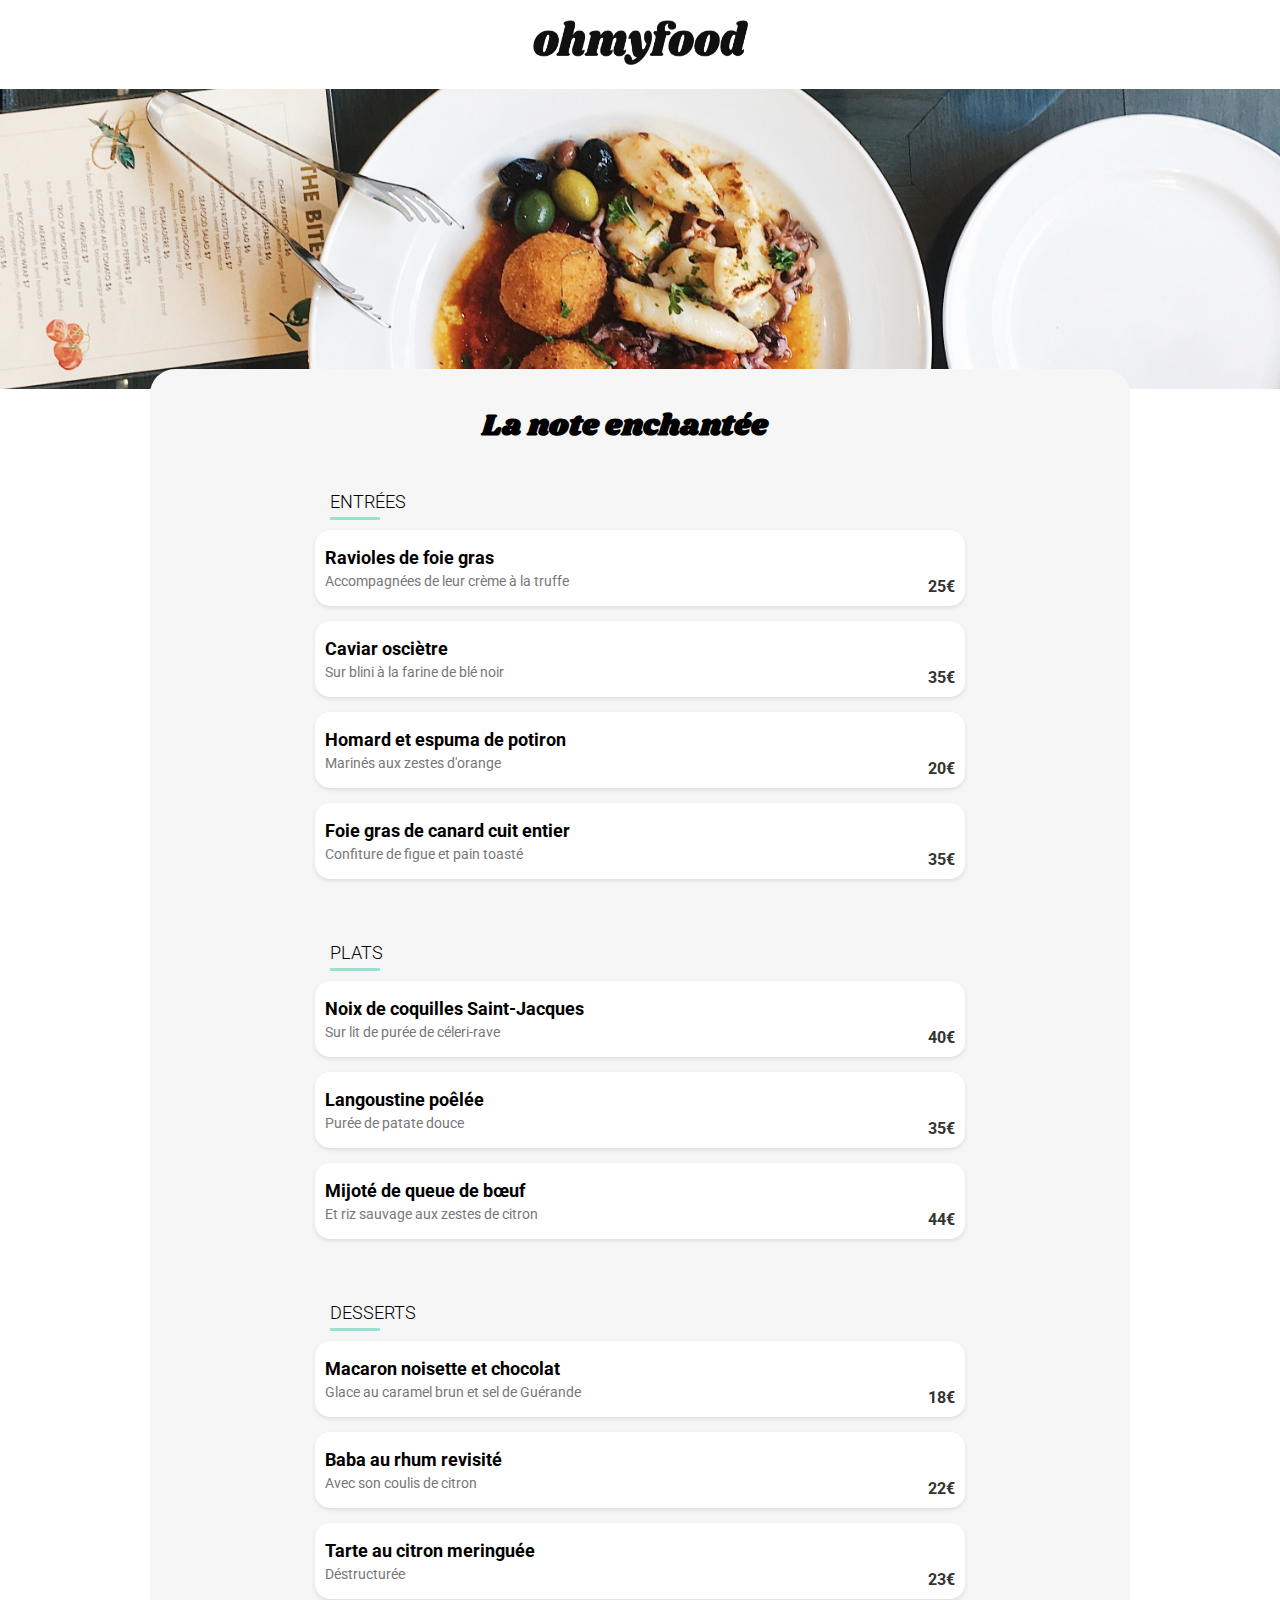
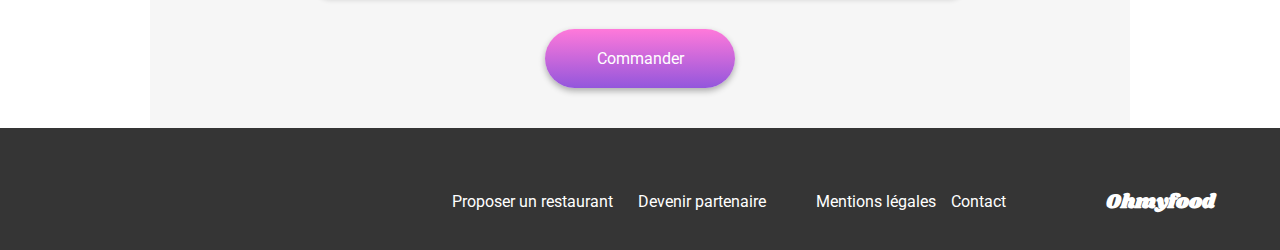
==== restaurants/la_note_enchantee.html @ d8776a9c "version 3" ====
<!DOCTYPE html>
<html lang="en">
<head>
    <meta charset="UTF-8">
    <meta name="viewport" content="width=device-width, initial-scale=1.0">
    <link rel="stylesheet" href="../assets/css/style.css">
    <link rel="preconnect" href="https://fonts.googleapis.com">
    <link rel="preconnect" href="https://fonts.gstatic.com" crossorigin="">
    <link rel="stylesheet" href="https://cdnjs.cloudflare.com/ajax/libs/font-awesome/6.2.1/css/all.min.css" 
    integrity="sha512-MV7K8+y+gLIBoVD59lQIYicR65iaqukzvf/nwasF0nqhPay5w/9lJmVM2hMDcnK1OnMGCdVK+iQrJ7lzPJQd1w==" 
    crossorigin="anonymous" referrerpolicy="no-referrer">
    <link rel="preconnect" href="https://fonts.googleapis.com">
    <link rel="preconnect" href="https://fonts.gstatic.com" crossorigin>
    <link href="https://fonts.googleapis.com/css2?family=Roboto:ital,wght@0,100;0,300;0,400;0,500;0,700;0,900;1,100;1,300;1,400;1,500;1,700;1,900&display=swap" rel="stylesheet">
    <link href="https://fonts.googleapis.com/css2?family=Roboto:ital,wght@0,100;0,300;0,400;0,500;0,700;0,900;1,100;1,300;1,400;1,500;1,700;1,900&family=Shrikhand&display=swap" rel="stylesheet">
    <title>La note enchantée</title>
</head>
<body>
    <header>
        <div id="logo">
            <a href="../index.html">
                <i class="fa-solid fa-arrow-left"></i>
                <img class="logo-header" src="../assets/images/logo/ohmyfood.png" alt="Logo de Oh My Food" width="215" height="45">
            </a>
        </div>
      </header>
      <main>
        <section class="page_restaurant">
            <div class="page_restaurant-img">
                <img src="../assets/images/restaurants/stil-u2Lp8tXIcjw-unsplash.jpg" alt="photo du plat, du restaurant la note enchantée">
            </div>
            <div class="menu">
                <div class="menu_heading">
                    <h1>La note enchantée</h1>
                    <div class="card-like">
                        <i class="fa-solid fa-heart hide like"></i>
                        <i class="fa-regular fa-heart like"></i>
                      </div>
                </div>
                <div class="menu_container">
                    <div class="menu-list">
                        <h3 class="menu-list_heading">ENTRÉES</h3>
                        <div class="menu-cards">
                            <div class="menu-cards_info">
                                <div class="menu-cards_description">
                                    <h4>Ravioles de foie gras</h4>
                                    <p>Accompagnées de leur crème à la truffe</p>
                                </div>
                                <div class="price_container">
                                    <div class="menu-cards_price">
                                    <p class="price">25€</p>
                                </div>
                                <div class="checkmark">
                                    <i class="fa-solid fa-circle-check"></i>
                                </div>
                                </div>
                            </div>
                        </div>
                        <div class="menu-cards">
                            <div class="menu-cards_info">
                                <div class="menu-cards_description">
                                    <h4>Caviar osciètre</h4>
                                    <p>Sur blini à la farine de blé noir</p>
                                </div>
                                <div class="price_container">
                                    <div class="menu-cards_price">
                                    <p class="price">35€</p>
                                </div>
                                <div class="checkmark">
                                    <i class="fa-solid fa-circle-check"></i>
                                </div>
                                </div>
                            </div>
                        </div>
                        <div class="menu-cards">
                            <div class="menu-cards_info">
                                <div class="menu-cards_description">
                                    <h4>Homard et espuma de potiron</h4>
                                    <p>Marinés aux zestes d'orange</p>
                                </div>
                                <div class="price_container">
                                    <div class="menu-cards_price">
                                    <p class="price">20€</p>
                                </div>
                                <div class="checkmark">
                                    <i class="fa-solid fa-circle-check"></i>
                                </div>
                                </div>
                            </div>
                        </div>
                        <div class="menu-cards">
                            <div class="menu-cards_info">
                                <div class="menu-cards_description">
                                    <h4>Foie gras de canard cuit entier</h4>
                                    <p>Confiture de figue et pain toasté</p>
                                </div>
                                <div class="price_container">
                                    <div class="menu-cards_price">
                                    <p class="price">35€</p>
                                </div>
                                <div class="checkmark">
                                    <i class="fa-solid fa-circle-check"></i>
                                </div>
                                </div>
                            </div>
                        </div>
                    </div>
                </div>
                    <div class="menu_container">
                        <div class="menu-list">
                        <h3 class="menu-list_heading">PLATS</h3>
                        <div class="menu-cards">
                            <div class="menu-cards_info">
                                <div class="menu-cards_description">
                                    <h4>Noix de coquilles Saint-Jacques</h4>
                                    <p>Sur lit de purée de céleri-rave</p>
                                </div>
                                <div class="price_container">
                                    <div class="menu-cards_price">
                                    <p class="price">40€</p>
                                </div>
                                <div class="checkmark">
                                    <i class="fa-solid fa-circle-check"></i>
                                </div>
                                </div>
                            </div>
                        </div>
                        <div class="menu-cards">
                            <div class="menu-cards_info">
                                <div class="menu-cards_description">
                                    <h4>Langoustine poêlée</h4>
                                    <p>Purée de patate douce</p>
                                </div>
                                <div class="price_container">
                                    <div class="menu-cards_price">
                                    <p class="price">35€</p>
                                </div>
                                <div class="checkmark">
                                    <i class="fa-solid fa-circle-check"></i>
                                </div>
                                </div>
                            </div>
                        </div>
                        <div class="menu-cards">
                            <div class="menu-cards_info">
                                <div class="menu-cards_description">
                                    <h4>Mijoté de queue de bœuf</h4>
                                    <p>Et riz sauvage aux zestes de citron</p>
                                </div>
                                <div class="price_container">
                                    <div class="menu-cards_price">
                                    <p class="price">44€</p>
                                </div>
                                <div class="checkmark">
                                    <i class="fa-solid fa-circle-check"></i>
                                </div>
                                </div>
                            </div>
                        </div>
                    </div>
                    </div>
                    <div class="menu_container">
                        <div class="menu-list">
                        <h3 class="menu-list_heading">DESSERTS</h3>
                        <div class="menu-cards">
                            <div class="menu-cards_info">
                                <div class="menu-cards_description">
                                    <h4>Macaron noisette et chocolat</h4>
                                    <p>Glace au caramel brun et sel de Guérande</p>
                                </div>
                                <div class="price_container">
                                    <div class="menu-cards_price">
                                    <p class="price">18€</p>
                                </div>
                                <div class="checkmark">
                                    <i class="fa-solid fa-circle-check"></i>
                                </div>
                                </div>
                            </div>
                        </div>
                        <div class="menu-cards">
                            <div class="menu-cards_info">
                                <div class="menu-cards_description">
                                    <h4>Baba au rhum revisité</h4>
                                    <p>Avec son coulis de citron</p>
                                </div>
                                <div class="price_container">
                                    <div class="menu-cards_price">
                                    <p class="price">22€</p>
                                </div>
                                <div class="checkmark">
                                    <i class="fa-solid fa-circle-check"></i>
                                </div>
                                </div>
                            </div>
                        </div>
                        <div class="menu-cards">
                            <div class="menu-cards_info">
                                <div class="menu-cards_description">
                                    <h4>Tarte au citron meringuée </h4>
                                    <p>Déstructurée</p>
                                </div>
                                <div class="price_container">
                                    <div class="menu-cards_price">
                                    <p class="price">23€</p>
                                </div>
                                <div class="checkmark">
                                    <i class="fa-solid fa-circle-check"></i>
                                </div>
                                </div>
                            </div>
                        </div>
                    </div>
                    </div>
                    

                <div class="orderbtn">
                    <a href="#" class="order">Commander</a>
                </div>
            </div> 
        </section>
    </main>
    <footer class="footer">
        <h1 class="footer_logo">Ohmyfood</h1>
    <div class="footer_bloc">
        <div class="footer-nav">
            <a href="#" class="footer_nav">
                <i class="fas fa-utensils footer_nav-icons"></i>
            <p>Proposer un restaurant</p>
            </a>
            <a href="#" class=" footer_nav">
                <i class="fas fa-hands-helping footer_nav-icons"></i>
            <p>Devenir partenaire</p>
        </a>
        </div>
        <a class="footer_nav-info" href="#"><p>Mentions légales</p></a>
        <a class="footer_nav-info" href="mailto:adresse@example.com"><p>Contact</p></a>
        <h1 class="footer_logo_res">Ohmyfood</h1>
    </div>
</footer> 
</body>
</html>
---- assets/css/style.css ----
body {
  font-family: roboto;
}

header #logo {
  display: flex;
  justify-content: center;
  align-items: center;
  padding: 20px;
}
header .location {
  background-color: #EAEAEA;
  padding: 5px;
  display: flex;
  justify-content: center;
  align-items: center;
  font-weight: 500;
  color: #353535;
  box-shadow: 0 3px 6px rgba(0, 0, 0, 0.3);
  margin-bottom: 15px;
}
header .location i {
  margin-right: 15px;
  color: #353535;
}

@media (min-width: 1024px) {
  header .location {
    box-shadow: none;
    background-color: #f6f6f6;
    margin-bottom: 10px;
  }
}
body {
  margin: 0;
}
body .presentation-main-container {
  text-align: center;
  display: flex;
  flex-direction: column;
  align-items: center;
  margin: auto;
  margin-top: -10px;
  padding-bottom: 55px;
  background-color: #f6f6f6;
}
body .presentation-main-container p {
  font-size: larger;
  font-weight: 300;
  color: #353535;
}
body .presentation-main-container .btn-primary {
  border-radius: 35px;
  background: linear-gradient(to top, #9356DC, #FF79DA);
  padding: 20px;
  color: white;
  text-decoration: none;
  box-shadow: 0 3px 6px rgba(0, 0, 0, 0.3);
}
body .presentation-main-container h1 {
  margin-bottom: -5px;
  margin-left: 75px;
  margin-right: 75px;
}
body .presentation-main-container .fonctionnement-main-container .title-section {
  margin-top: 35px;
}
body .presentation-main-container .fonctionnement-main-container {
  padding: 15px;
}
body .fonctionnement {
  display: flex;
  align-items: center;
  padding: 10px;
  border-radius: 20px;
  background-color: #f8f8f8;
  box-shadow: 0 2px 5px rgba(0, 0, 0, 0.1);
  margin-left: 15px;
  margin-right: 15px;
}
body .fonctionnement-list {
  display: flex;
  flex-direction: column;
  justify-content: space-between;
  margin-top: 35px;
  gap: 30px;
}
body .fonctionnement article {
  display: flex;
  align-items: center;
}
body .function {
  color: #7e7e7e;
}
body .btn-second-number {
  display: flex;
  align-items: center;
  justify-content: center;
  width: 24px;
  height: 24px;
  border-radius: 50%;
  background-color: #9356DC;
  color: white;
  font-weight: bold;
  position: relative;
  left: -20px;
}
body h3 {
  margin-left: 15px;
  font-size: 16px;
  font-weight: bold;
}
body .restaurant-main-container {
  background-color: #f8f8f8;
  margin-top: 80px;
  padding: 15px;
}
body .fonctionnement-main-container {
  padding: 15px;
}
body .restaurant-title {
  margin-top: 35px;
}
body .restaurant-list {
  display: flex;
  flex-wrap: wrap;
  margin-bottom: 25px;
  justify-content: center;
  padding-bottom: 55px;
}
body .restaurant-list a {
  text-decoration: none;
  width: 100%;
}
body .card {
  position: relative;
  width: 100%;
  border-radius: 20px;
  box-shadow: 0 2px 5px rgba(0, 0, 0, 0.1);
  background-color: white;
}
body .card img {
  width: 100%;
  height: 200px;
  border-top-left-radius: 20px;
  border-top-right-radius: 20px;
  object-fit: cover;
}
body .article-content {
  padding: 15px;
  display: flex;
  justify-content: space-between;
  align-items: center;
  position: relative;
}
body .card-title {
  margin: 0;
  font-size: 18px;
  font-weight: bold;
  color: black;
}
body .card-subtitle {
  margin: 5px 0 0 0;
  font-size: 14px;
  color: black;
}
body .card-rating {
  font-size: 18px;
  color: black;
}
body .card-rating i {
  position: absolute;
  top: 25px;
  right: 20px;
}
body .hide {
  opacity: 0;
  transition: opacity 0.5s ease;
  z-index: 1;
  background: linear-gradient(top, #9356DC, #FF79DA);
}

.hide:hover {
  opacity: 1;
}

.badge {
  position: absolute;
  top: 10px;
  right: 10px;
  background-color: #99E2D0;
  color: #008766;
  text-align: center;
  padding: 5px 10px;
  font-weight: bold;
}

@media (min-width: 600px) {
  body .presentation-main-container h1 {
    font-size: 40px;
  }
  body .presentation-main-container p {
    margin-top: 35px;
    margin-bottom: 35px;
  }
  body .fonctionnement-main-container {
    padding: 30px;
  }
  body .fonctionnement-list {
    flex-direction: row;
    justify-content: space-between;
    margin-top: 35px;
    gap: 30px;
  }
  body .fonctionnement {
    width: 33%;
  }
  body .background-restaurant {
    background-color: #f8f8f8;
  }
  body .restaurant-main-container {
    padding: 30px;
  }
  body .restaurant-cards {
    display: flex;
    flex-wrap: wrap;
    justify-content: space-between;
    gap: 15px;
    width: 100%;
  }
  body .restaurant-list {
    margin-bottom: -15px;
    width: calc(50% - 50px);
  }
}
@media (min-width: 1024px) {
  body .presentation-main-container h1 {
    font-size: 40px;
  }
  body .presentation-main-container p {
    margin-top: 35px;
    margin-bottom: 35px;
  }
  body .fonctionnement-main-container {
    padding: 30px;
    margin-left: 105px;
    margin-right: 105px;
  }
  body .fonctionnement-list {
    flex-direction: row;
    justify-content: space-between;
    margin-top: 35px;
    gap: 30px;
  }
  body .fonctionnement {
    width: 33%;
  }
  body .background-restaurant {
    background-color: #f8f8f8;
  }
  body .restaurant-main-container {
    padding: 30px;
    margin-left: 105px;
    margin-right: 105px;
  }
  body .restaurant-cards {
    display: flex;
    flex-wrap: wrap;
    justify-content: space-between;
    gap: 15px;
    width: 100%;
  }
  body .restaurant-list {
    margin-bottom: -15px;
    width: calc(50% - 50px);
  }
}
.footer {
  background-color: #353535;
  color: white;
  padding: 20px;
}

.footer_logo {
  font-family: "shrikhand";
  font-size: 24px;
  margin-bottom: 20px;
}

.footer_logo_res {
  font-family: "shrikhand";
  font-size: 24px;
  display: none;
}

.footer_bloc {
  display: flex;
  flex-direction: column;
}

.footer_nav, .footer_nav-info {
  color: white;
  text-decoration: none;
  margin-bottom: 10px;
  display: flex;
  align-items: center;
}

.footer_nav-icons {
  margin-right: 10px;
  font-size: 15px;
}

.footer_nav p, .footer_nav-info p {
  margin: 0;
}

@media (min-width: 600px) {
  .footer_bloc {
    display: flex;
    flex-direction: row;
    justify-content: flex-end;
  }
  .footer_logo {
    display: none;
  }
  .footer_logo_res {
    display: block;
    font-size: 20px;
    margin-left: 100px;
    margin-right: 45px;
    padding-top: 25px;
  }
  .footer_nav, .footer_nav-info {
    margin-left: 15px;
    padding-top: 35px;
  }
  .footer-nav {
    display: flex;
    flex-direction: row;
    margin-right: 35px;
  }
}
@media (min-width: 1024px) {
  .footer_bloc {
    display: flex;
    flex-direction: row;
    justify-content: flex-end;
  }
  .footer_logo {
    display: none;
  }
  .footer_logo_res {
    display: block;
    font-size: 20px;
    margin-left: 100px;
    margin-right: 45px;
    padding-top: 25px;
  }
  .footer_nav, .footer_nav-info {
    margin-left: 15px;
    padding-top: 35px;
  }
  .footer-nav {
    display: flex;
    flex-direction: row;
    margin-right: 35px;
  }
}
.fa-arrow-left {
  position: absolute;
  left: 25px;
  top: 30px;
  color: black;
  font-size: larger;
}

.page_restaurant-img {
  position: relative;
  z-index: -1;
}
.page_restaurant-img img {
  width: 100%;
  height: 100%;
  object-fit: cover;
}

.menu {
  background-color: #F6F6F6;
  border-radius: 25px 25px 0 0;
  padding-bottom: 15px;
  margin-top: -20px;
}

.menu_heading {
  display: flex;
  justify-content: space-between;
  align-items: center;
  padding: 15px;
  position: relative;
  gap: 30px;
  margin-bottom: -25px;
}

.card-like {
  position: relative;
  top: 0;
  height: 20px;
}

.like {
  position: absolute;
  top: -5px;
  font-size: 25px;
  margin-left: -35px;
}

.menu_heading h1 {
  font-family: "shrikhand";
  font-size: 30px;
}

.menu_container {
  padding: 15px;
}

.menu-list_heading {
  font-size: 18px;
  font-weight: 300;
  margin-bottom: 10px;
  border-bottom: 3px solid #99E2D0;
  padding-bottom: 5px;
  width: 50px;
}

.menu-cards {
  background-color: #fff;
  border-radius: 15px;
  justify-content: space-between;
  align-items: center;
  margin-bottom: 15px;
  box-shadow: 0 2px 4px rgba(0, 0, 0, 0.1);
  position: relative;
  overflow: hidden;
  height: 76px;
}

.menu-cards_price {
  display: flex;
  align-items: end;
}

.menu-cards:hover .price_container {
  transform: translateX(-10px);
}

.price_container {
  display: flex;
  right: 0;
  transform: translateX(60px);
  gap: 20px;
  transition: transform 0.5s linear;
  height: 100%;
}

.checkmark {
  background-color: #99E2D0;
  display: flex;
  justify-content: center;
  align-items: center;
  height: 100%;
  width: 60px;
}
.checkmark .fa-circle-check {
  color: white;
}

.menu-cards_info {
  display: flex;
  justify-content: space-between;
  align-items: center;
  width: 100%;
  height: 100%;
  padding-left: 10px;
}

.menu-cards_description {
  width: 70%;
}

.menu-cards_description h4 {
  margin: 0;
  font-size: 18px;
  font-weight: bold;
  white-space: nowrap;
  text-overflow: ellipsis;
  overflow: hidden;
}

.menu-cards_description p {
  margin: 5px 0 0;
  font-size: 14px;
  color: #777;
  white-space: nowrap;
  text-overflow: ellipsis;
  overflow: hidden;
}

.menu-cards_price {
  text-align: right;
}

.menu-cards_price p {
  margin: 0;
  font-size: 16px;
  font-weight: bold;
  color: #333;
  margin-bottom: 10px;
}

.orderbtn {
  border-radius: 35px;
  background: linear-gradient(to top, #9356DC, #FF79DA);
  padding: 20px;
  justify-content: center;
  text-align: center;
  margin-top: 25px;
  margin-bottom: 25px;
  margin-left: 115px;
  margin-right: 115px;
  box-shadow: 0 3px 6px rgba(0, 0, 0, 0.3);
}
.orderbtn .order {
  color: white;
  text-decoration: none;
  justify-content: center;
}

@media (min-width: 600px) {
  .page_restaurant-img {
    height: 300px;
  }
  .menu {
    margin-left: 50px;
    margin-right: 50px;
  }
  .menu-list {
    margin-left: 150px;
    margin-right: 150px;
  }
  .menu_heading {
    display: flex;
    justify-content: center;
  }
  .button__like {
    margin-left: 25px;
  }
  .like {
    margin-left: 15px;
  }
  .orderbtn {
    width: 150px;
    margin: auto;
    margin-bottom: 25px;
  }
}
@media (min-width: 1024px) {
  .page_restaurant-img {
    height: 300px;
  }
  .menu {
    margin-left: 150px;
    margin-right: 150px;
  }
  .menu-list {
    margin-left: 150px;
    margin-right: 150px;
  }
  .menu_heading {
    display: flex;
    justify-content: center;
  }
  .button__like {
    margin-left: 25px;
  }
  .like {
    margin-left: 15px;
  }
  .orderbtn {
    width: 150px;
    margin: auto;
    margin-bottom: 25px;
  }
}

/*# sourceMappingURL=style.css.map */
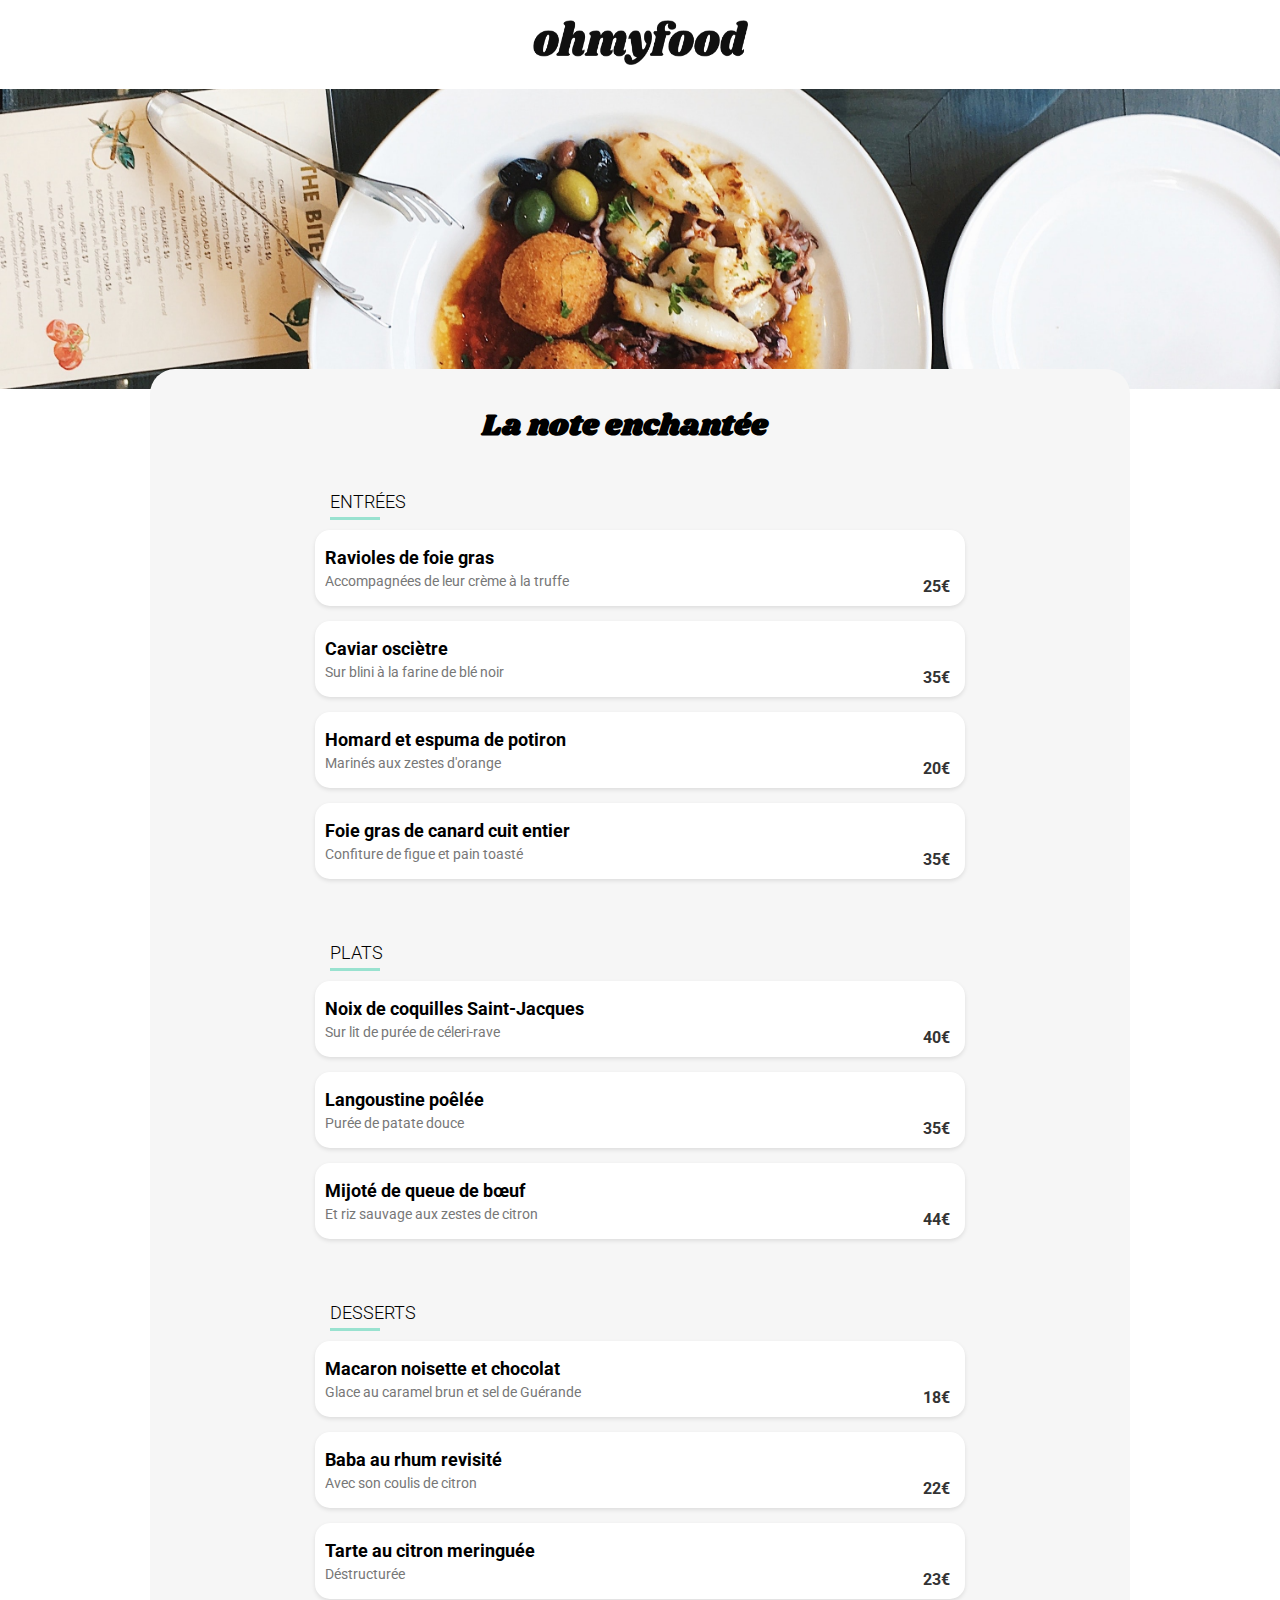
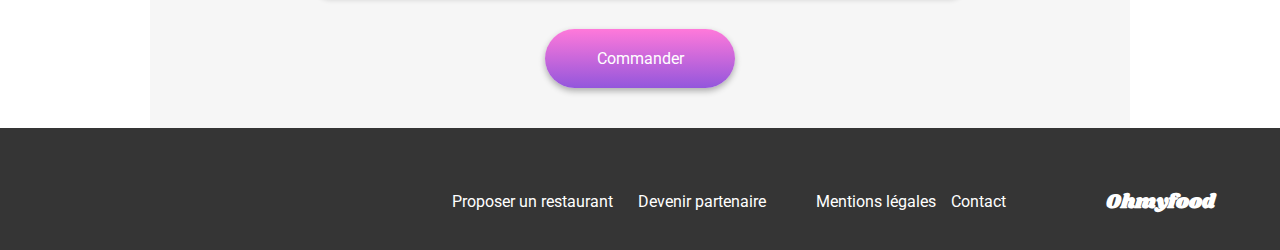
==== commit 57cb2fd6: "version 4" ====
--- a/restaurants/la_note_enchantee.html
+++ b/restaurants/la_note_enchantee.html
@@ -27,7 +27,7 @@
       <main>
         <section class="page_restaurant">
             <div class="page_restaurant-img">
-                <img src="../assets/images/restaurants/stil-u2Lp8tXIcjw-unsplash.jpg" alt="photo du plat, du restaurant la note enchantée">
+                <img src="../assets/images/restaurants/stil-u2Lp8tXIcjw-unsplash.jpg" alt="photo du plat, du restaurant la palette du goût">
             </div>
             <div class="menu">
                 <div class="menu_heading">
--- a/assets/css/style.css
+++ b/assets/css/style.css
@@ -177,7 +177,9 @@
   opacity: 0;
   transition: opacity 0.5s ease;
   z-index: 1;
-  background: linear-gradient(top, #9356DC, #FF79DA);
+  background: linear-gradient(to top, #9356DC, #FF79DA);
+  background-clip: text;
+  -webkit-text-fill-color: transparent;
 }
 
 .hide:hover {
@@ -378,6 +380,8 @@
 .page_restaurant-img {
   position: relative;
   z-index: -1;
+  width: 100%;
+  height: 250px;
 }
 .page_restaurant-img img {
   width: 100%;
@@ -482,10 +486,16 @@
   width: 100%;
   height: 100%;
   padding-left: 10px;
+  white-space: nowrap;
+  text-overflow: ellipsis;
+  overflow: hidden;
 }
 
 .menu-cards_description {
   width: 70%;
+  white-space: nowrap;
+  text-overflow: ellipsis;
+  overflow: hidden;
 }
 
 .menu-cards_description h4 {
@@ -508,6 +518,7 @@
 
 .menu-cards_price {
   text-align: right;
+  margin-right: 5px;
 }
 
 .menu-cards_price p {
